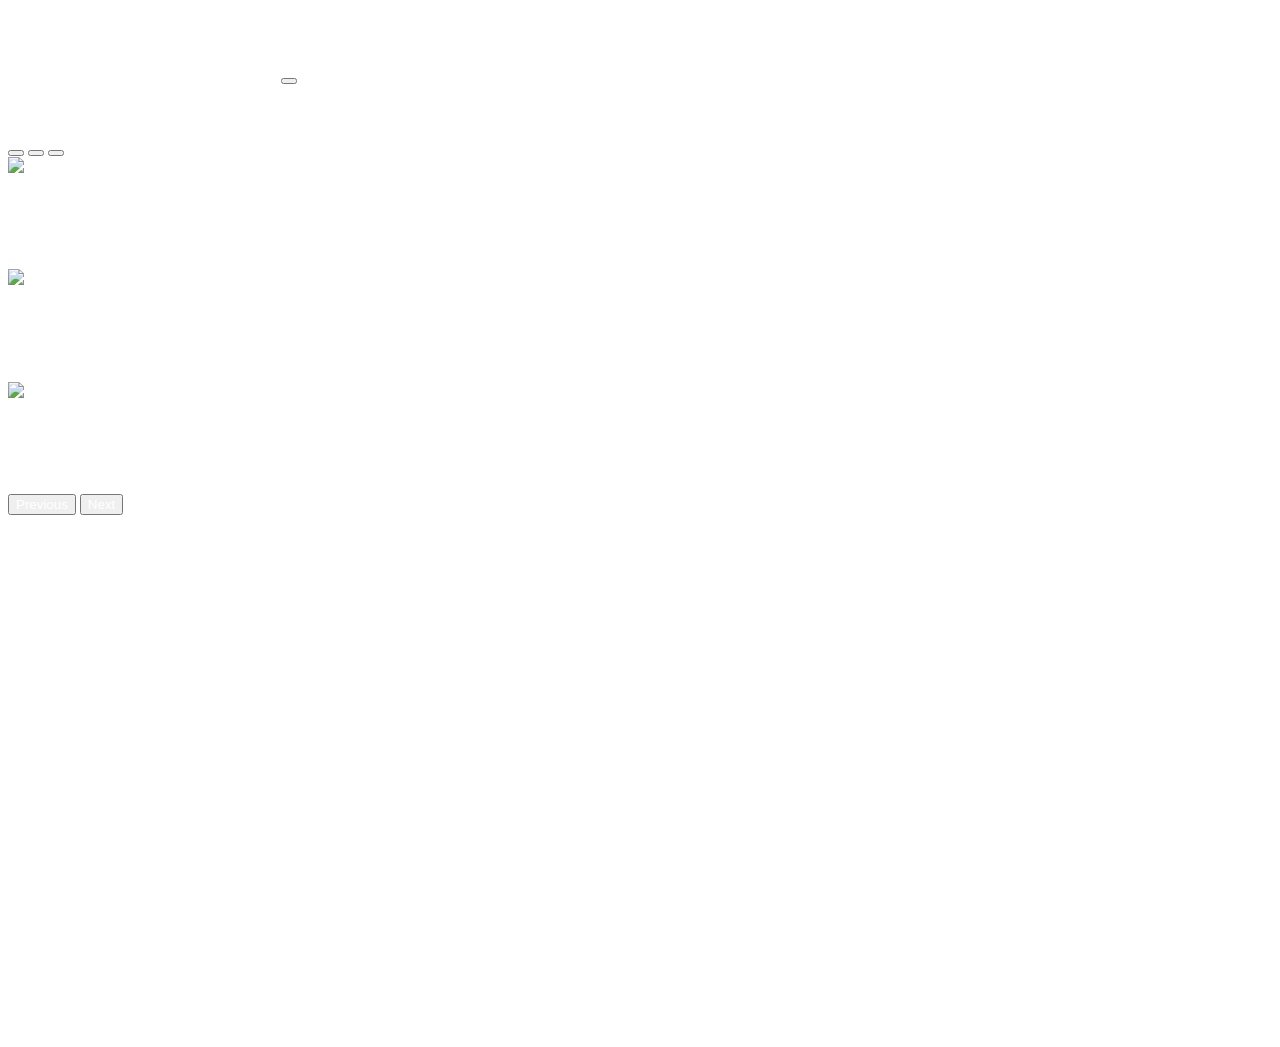
==== maps.html @ 78201c00 "atualizacao 0.001" ====
<!DOCTYPE html>
<html lang="en">
<head>
    <meta charset="UTF-8">
    <meta http-equiv="X-UA-Compatible" content="IE=edge">
    <meta name="viewport" content="width=device-width, initial-scale=1.0">

    <!-- Css Bootstrap -->
    <link href="https://cdn.jsdelivr.net/npm/bootstrap@5.3.1/dist/css/bootstrap.min.css" rel="stylesheet" integrity="sha384-4bw+/aepP/YC94hEpVNVgiZdgIC5+VKNBQNGCHeKRQN+PtmoHDEXuppvnDJzQIu9" crossorigin="anonymous">

    <link rel="stylesheet" href="https://cdn.jsdelivr.net/npm/bootstrap-icons@1.10.5/font/bootstrap-icons.css">

    <!-- Lib text css -->

    <!-- Css -->
    <link rel="stylesheet" href="css/style.css">

    <link rel="shortcut icon" href="img/icon valorant.png" type="image/x-icon">
    <title>Valorant</title>
</head>
<body class="bg-danger">
    
    <div class="container-fluid container00 ">
        <div class="container">
            <header class="header">
                <nav class="navbar navbar-expand-lg navbar-dark bg-transparent pt-4">
                    <div class="container-fluid">
                        <a href="index.html">
                            <img src="img/[CITYPNG.COM]HD Valorant White Text Logo PNG - 5019x1526.png" alt="logoOBX" class="logoPc img-fluid">
                        </a>

                        <button class="navbar-toggler" type="button" data-toggle="collapse" data-target="#navbarNav" aria-controls="navbarNav" aria-expanded="false" aria-label="Toggle navigation">
                            <span class="navbar-toggler-icon"></span>
                          </button>
                          <div class="collapse navbar-collapse" id="navbarNav">
                            <ul class="navbar-nav">
                              <li class="nav-item">
                                <a class="nav-link" href="falcon9.html" id="navItem">AGENTES</a>
                              </li>
                              <li class="nav-item">
                                <a class="nav-link" href="humanSpace.html" id="navItem">MAPAS</a>
                              </li>
                              
                            </ul>
                          </div>
                    </div>
                </nav>
            </header>

        </div>

        <div class="container-fluid container00 cl">
            <div id="carouselExampleDark" class="carousel carousel-dark slide">
                <div class="carousel-indicators">
                  <button type="button" data-bs-target="#carouselExampleDark" data-bs-slide-to="0" class="active" aria-current="true" aria-label="Slide 1"></button>
                  <button type="button" data-bs-target="#carouselExampleDark" data-bs-slide-to="1" aria-label="Slide 2"></button>
                  <button type="button" data-bs-target="#carouselExampleDark" data-bs-slide-to="2" aria-label="Slide 3"></button>
                </div>
                <div class="carousel-inner">
                  <div class="carousel-item active" data-bs-interval="10000">
                    <img src="https://images.contentstack.io/v3/assets/bltb6530b271fddd0b1/blt4d395d5eb0c5aeec/5eabe92d97c0a55d71b7fce5/bind2.jpg?auto=webp&width=853" class="d-block w-100" alt="...">
                    <div class="carousel-caption d-none d-md-block">
                      <h5>First slide label</h5>
                      <p>Some representative placeholder content for the first slide.</p>
                    </div>
                  </div>
                  <div class="carousel-item" data-bs-interval="2000">
                    <img src="https://images.contentstack.io/v3/assets/bltb6530b271fddd0b1/blta6be60823002f711/5eabe92d4398082ffe23fdb5/bind5.jpg?auto=webp&width=853" class="d-block w-100" alt="...">
                    <div class="carousel-caption d-none d-md-block">
                      <h5>Second slide label</h5>
                      <p>Some representative placeholder content for the second slide.</p>
                    </div>
                  </div>
                  <div class="carousel-item">
                    <img src="https://images.contentstack.io/v3/assets/bltb6530b271fddd0b1/bltc54ad3a88d94a4d6/5eabe92eaf7e315106b4799b/bind1.jpg?auto=webp&width=853" class="d-block w-100" alt="...">
                    <div class="carousel-caption d-none d-md-block">
                      <h5>Third slide label</h5>
                      <p>Some representative placeholder content for the third slide.</p>
                    </div>
                  </div>
                </div>
                <button class="carousel-control-prev" type="button" data-bs-target="#carouselExampleDark" data-bs-slide="prev">
                  <span class="carousel-control-prev-icon" aria-hidden="true"></span>
                  <span class="visually-hidden">Previous</span>
                </button>
                <button class="carousel-control-next" type="button" data-bs-target="#carouselExampleDark" data-bs-slide="next">
                  <span class="carousel-control-next-icon" aria-hidden="true"></span>
                  <span class="visually-hidden">Next</span>
                </button>
              </div>
        </div>

         <!-- Js Bootstrap -->
    <script src="https://cdn.jsdelivr.net/npm/bootstrap@5.3.1/dist/js/bootstrap.bundle.min.js" integrity="sha384-HwwvtgBNo3bZJJLYd8oVXjrBZt8cqVSpeBNS5n7C8IVInixGAoxmnlMuBnhbgrkm" crossorigin="anonymous"></script>

    <!-- Lib text Js -->
</body>
</html>
---- css/style.css ----
@import url("https://fonts.googleapis.com/css2?family=Rubik:wght@400;514&amp;display=swap");
* {
  color: white;
}

* {
  color: white;
}

.header {
  font-size: 12px;
  font-weight: bold;
}
.header #navItem {
  color: white;
}
.header #navItem:hover {
  color: #b9b9b9;
}

.container00 {
  min-height: 100vh;
  background-size: cover;
  background-repeat: no-repeat;
  background-position: center;
}

.arroDonw {
  display: inline-block;
  width: 90px;
  margin-top: 5px;
}

.logoPc {
  width: 240px;
  margin-left: -10px;
  margin-right: 40px;
}

#button {
  padding: 15px 35px;
}

.footer {
  background-color: black;
  height: 15vh;
  font-size: 12px;
  font-weight: 500;
  display: flex;
  align-items: center;
  justify-content: center;
}
.footer a {
  text-decoration: none;
  color: white;
}
.footer a:hover {
  color: #b9b9b9;
}
.footer .copyOBC {
  color: #555252;
}

@media (max-width: 405px) {
  .logoPc {
    width: 180px;
    margin-top: 15px;
  }
  .footer {
    font-size: 10px;
  }
}
@media (max-width: 350px) {
  .logoPc {
    width: 150px;
    margin-top: 15px;
  }
}
.container01 {
  background-image: url(../../img/home/p4.gif);
}

.container02 {
  background-image: url(../../img/home/p1.jpg);
}

.container03 {
  background-image: url(../../img/home/p2.jpg);
}

.container04 {
  background-image: url(../../img/home/p3.png);
}

.imgv {
  width: 250px;
}

.titlePadding {
  padding-top: 200px;
}

.shortTitle {
  width: 550px;
  margin-bottom: -25px;
}

.mediumTitle {
  width: 650px;
  margin-bottom: -25px;
}

@media (max-width: 750px) {
  .titlePadding {
    padding-top: 120px;
  }
  .shortTitle, .mediumTitle {
    width: auto;
    font-size: 50px;
  }
}
@media (max-width: 380px) {
  .shortTitle, .mediumTitle {
    width: auto;
    font-size: 30px;
  }
}

/*# sourceMappingURL=style.css.map */

.cl{
  
}
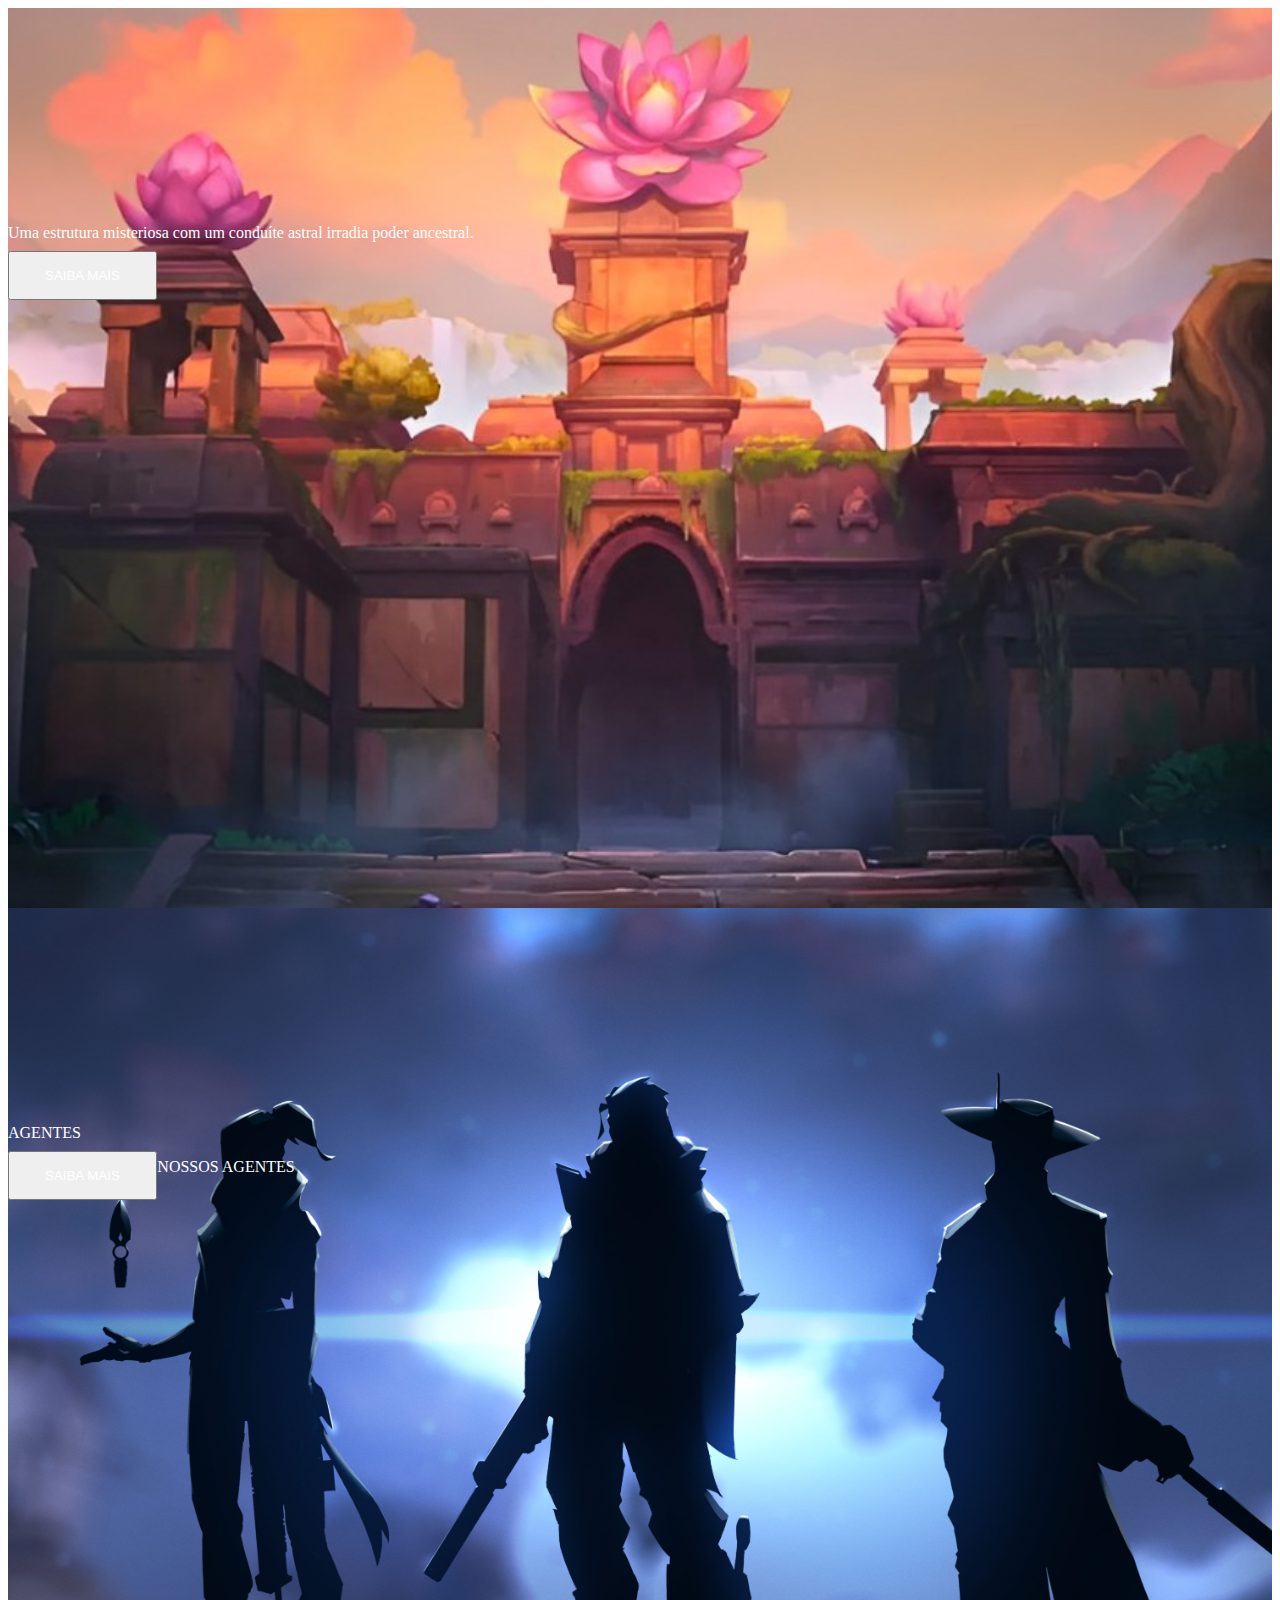
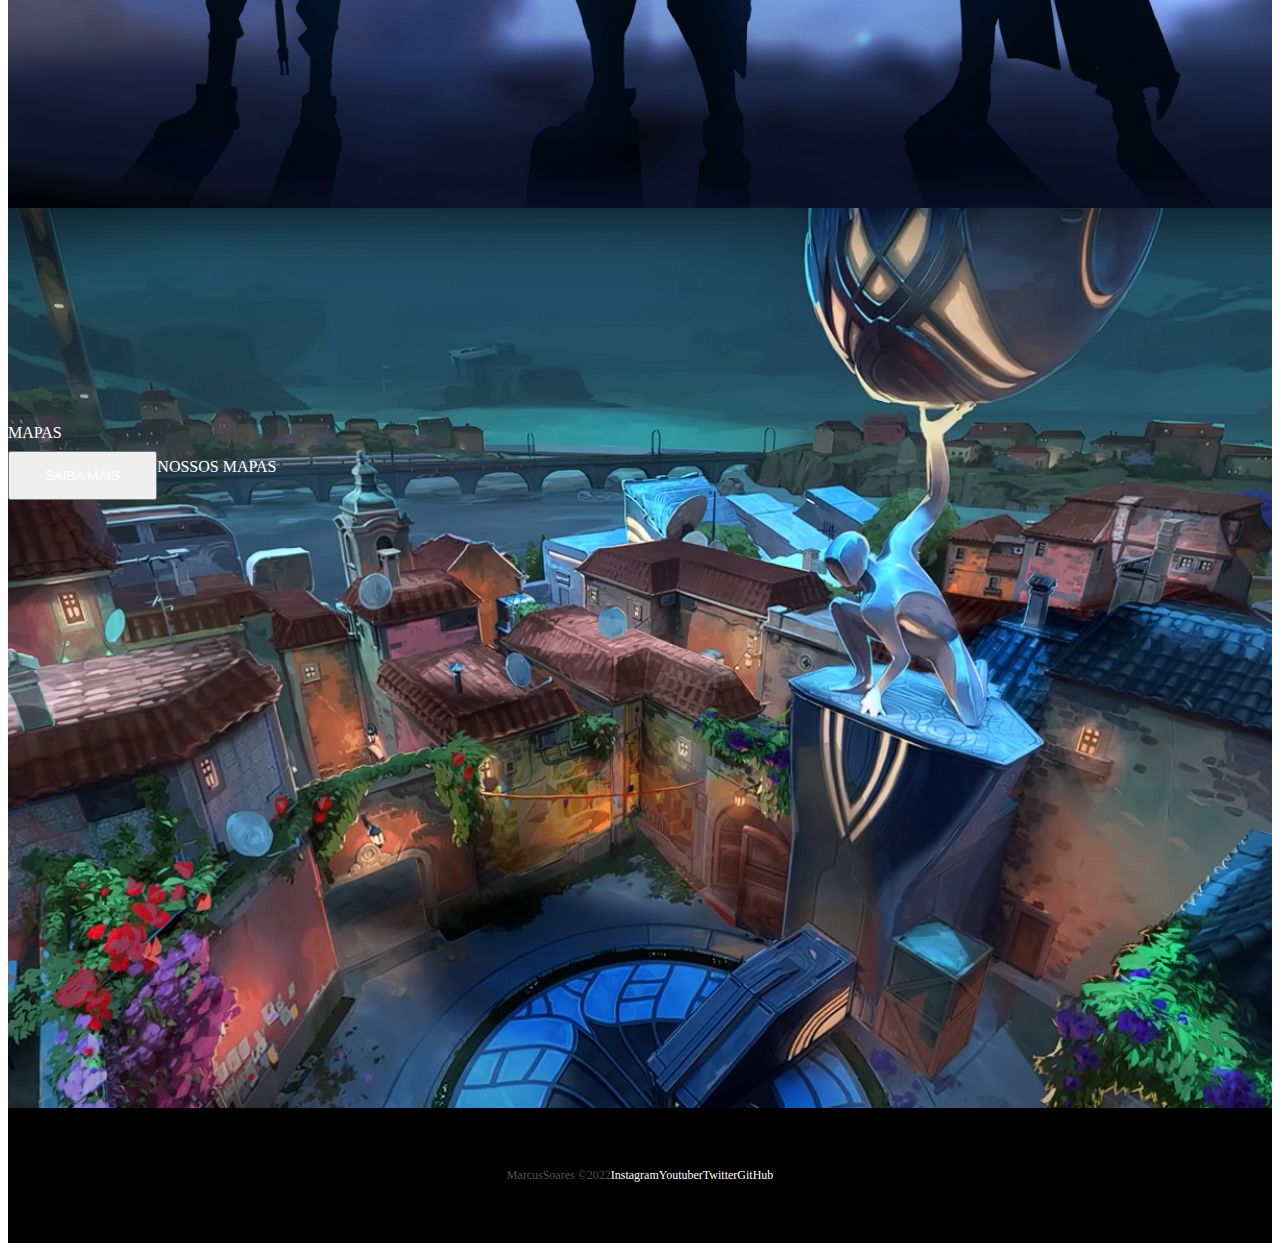
==== commit 57a40e39: "tentando" ====
--- a/maps.html
+++ b/maps.html
@@ -14,13 +14,14 @@
 
     <!-- Css -->
     <link rel="stylesheet" href="css/style.css">
+    <link rel="stylesheet" href="css/maps.css">
 
     <link rel="shortcut icon" href="img/icon valorant.png" type="image/x-icon">
     <title>Valorant</title>
 </head>
 <body class="bg-danger">
     
-    <div class="container-fluid container00 ">
+    <!-- <div class="container-fluid container00 container01">
         <div class="container">
             <header class="header">
                 <nav class="navbar navbar-expand-lg navbar-dark bg-transparent pt-4">
@@ -35,10 +36,10 @@
                           <div class="collapse navbar-collapse" id="navbarNav">
                             <ul class="navbar-nav">
                               <li class="nav-item">
-                                <a class="nav-link" href="falcon9.html" id="navItem">AGENTES</a>
+                                <a class="nav-link" href="agentes.html" id="navItem">AGENTES</a>
                               </li>
                               <li class="nav-item">
-                                <a class="nav-link" href="humanSpace.html" id="navItem">MAPAS</a>
+                                <a class="nav-link" href="maps.html" id="navItem">MAPAS</a>
                               </li>
                               
                             </ul>
@@ -47,50 +48,81 @@
                 </nav>
             </header>
 
+        </div> -->
+
+        <!-- <div class="container titlePadding">
+            <p class="h5 " id="launchComing">
+                Um jogo de tiro tático 5x5 com personagens originais
+            </p>
+
+            <p class=" mediumTitle">
+                <img src="img/[CITYPNG.COM]HD Valorant White Text Logo PNG - 5019x1526.png" alt="" class="imgv">
+            </p>    
+
+            <a type="button" class="btn btn-outline-light mt-5" id="button" href="https://authenticate.riotgames.com/?client_id=prod-xsso-playvalorant&code_challenge=J9v2msazWaplgbl-F2va8V5GEUZ2dvTg0z9ITxeEjng&method=riot_identity_signup&platform=web&redirect_uri=https%3A%2F%2Fauth.riotgames.com%2Fauthorize%3Fclient_id%3Dprod-xsso-playvalorant%26code_challenge%3DJ9v2msazWaplgbl-F2va8V5GEUZ2dvTg0z9ITxeEjng%26code_challenge_method%3DS256%26prompt%3Dsignup%26redirect_uri%3Dhttps%253A%252F%252Fxsso.playvalorant.com%252Fredirect%26response_type%3Dcode%26scope%3Dopenid%2520account%2520email%26show_region%3Dtrue%26state%3Dcb45c43f4317341e959149dd59%26uri%3Dhttps%253A%252F%252Fplayvalorant.com%252Fpt-br%252Fdownload&show_region=true">JOGUE GRÁTIS</a>
+
+            <div class="container text-center ">
+                <img src="img/Home/arrowDown.gif" class="arroDonw" alt="arroDonw">
+            </div>
+
+        </div>
+    </div>  -->
+
+    <div class="container-fluid container00 container02">
+        <div class="container titlePadding">
+            <p class="h5" id="launchComing">
+              Uma estrutura misteriosa com um conduíte astral irradia poder ancestral. 
+            </p>
+            <p class="h1 shortTitle">
+              LOTUS
+            </p>
+            <button type="button" class="btn btn-outline-light mt-5" id="button">SAIBA MAIS</button>
         </div>
 
-        <div class="container-fluid container00 cl">
-            <div id="carouselExampleDark" class="carousel carousel-dark slide">
-                <div class="carousel-indicators">
-                  <button type="button" data-bs-target="#carouselExampleDark" data-bs-slide-to="0" class="active" aria-current="true" aria-label="Slide 1"></button>
-                  <button type="button" data-bs-target="#carouselExampleDark" data-bs-slide-to="1" aria-label="Slide 2"></button>
-                  <button type="button" data-bs-target="#carouselExampleDark" data-bs-slide-to="2" aria-label="Slide 3"></button>
-                </div>
-                <div class="carousel-inner">
-                  <div class="carousel-item active" data-bs-interval="10000">
-                    <img src="https://images.contentstack.io/v3/assets/bltb6530b271fddd0b1/blt4d395d5eb0c5aeec/5eabe92d97c0a55d71b7fce5/bind2.jpg?auto=webp&width=853" class="d-block w-100" alt="...">
-                    <div class="carousel-caption d-none d-md-block">
-                      <h5>First slide label</h5>
-                      <p>Some representative placeholder content for the first slide.</p>
-                    </div>
-                  </div>
-                  <div class="carousel-item" data-bs-interval="2000">
-                    <img src="https://images.contentstack.io/v3/assets/bltb6530b271fddd0b1/blta6be60823002f711/5eabe92d4398082ffe23fdb5/bind5.jpg?auto=webp&width=853" class="d-block w-100" alt="...">
-                    <div class="carousel-caption d-none d-md-block">
-                      <h5>Second slide label</h5>
-                      <p>Some representative placeholder content for the second slide.</p>
-                    </div>
-                  </div>
-                  <div class="carousel-item">
-                    <img src="https://images.contentstack.io/v3/assets/bltb6530b271fddd0b1/bltc54ad3a88d94a4d6/5eabe92eaf7e315106b4799b/bind1.jpg?auto=webp&width=853" class="d-block w-100" alt="...">
-                    <div class="carousel-caption d-none d-md-block">
-                      <h5>Third slide label</h5>
-                      <p>Some representative placeholder content for the third slide.</p>
-                    </div>
-                  </div>
-                </div>
-                <button class="carousel-control-prev" type="button" data-bs-target="#carouselExampleDark" data-bs-slide="prev">
-                  <span class="carousel-control-prev-icon" aria-hidden="true"></span>
-                  <span class="visually-hidden">Previous</span>
-                </button>
-                <button class="carousel-control-next" type="button" data-bs-target="#carouselExampleDark" data-bs-slide="next">
-                  <span class="carousel-control-next-icon" aria-hidden="true"></span>
-                  <span class="visually-hidden">Next</span>
-                </button>
-              </div>
+    </div>
+
+    <div class="container-fluid container00 container03">
+        <div class="container titlePadding">
+            <p class="h5" id="launchComing">
+                AGENTES
+            </p>
+            <p class="h1 shortTitle">
+                VENHA CONHECER NOSSOS AGENTES
+            </p>
+            <button type="button" class="btn btn-outline-light mt-5" id="button">SAIBA MAIS</button>
         </div>
 
-         <!-- Js Bootstrap -->
+    </div>
+
+    <div class="container-fluid container00 container04">
+        <div class="container titlePadding">
+
+            <p class="h5" id="launchComing">
+                MAPAS
+            </p>
+
+            <p class="h1 mediumTitle">
+                VENHA CONHECER NOSSOS MAPAS
+            </p>
+            <button type="button" class="btn btn-outline-light mt-5" id="button">SAIBA MAIS</button>
+        </div>
+
+    </div>
+
+
+    <footer class="container-fluid footer">
+        <span class="me-4 copyOBC">
+            MarcusSoares &copy;2022
+        </span>
+
+        <a href="" target="_blank" class="me-4">Instagram</a>
+        <a href="" target="_blank" class="me-4">Youtuber</a>
+        <a href="" target="_blank" class="me-4">Twitter</a>
+        <a href="" target="_blank">GitHub</a>
+    </footer>
+
+
+    <!-- Js Bootstrap -->
     <script src="https://cdn.jsdelivr.net/npm/bootstrap@5.3.1/dist/js/bootstrap.bundle.min.js" integrity="sha384-HwwvtgBNo3bZJJLYd8oVXjrBZt8cqVSpeBNS5n7C8IVInixGAoxmnlMuBnhbgrkm" crossorigin="anonymous"></script>
 
     <!-- Lib text Js -->
--- a/css/maps.css
+++ b/css/maps.css
@@ -0,0 +1,3 @@
+.container02 {
+    background-image: url(../img/valorant_map_lotus\ melhorada.png);
+  }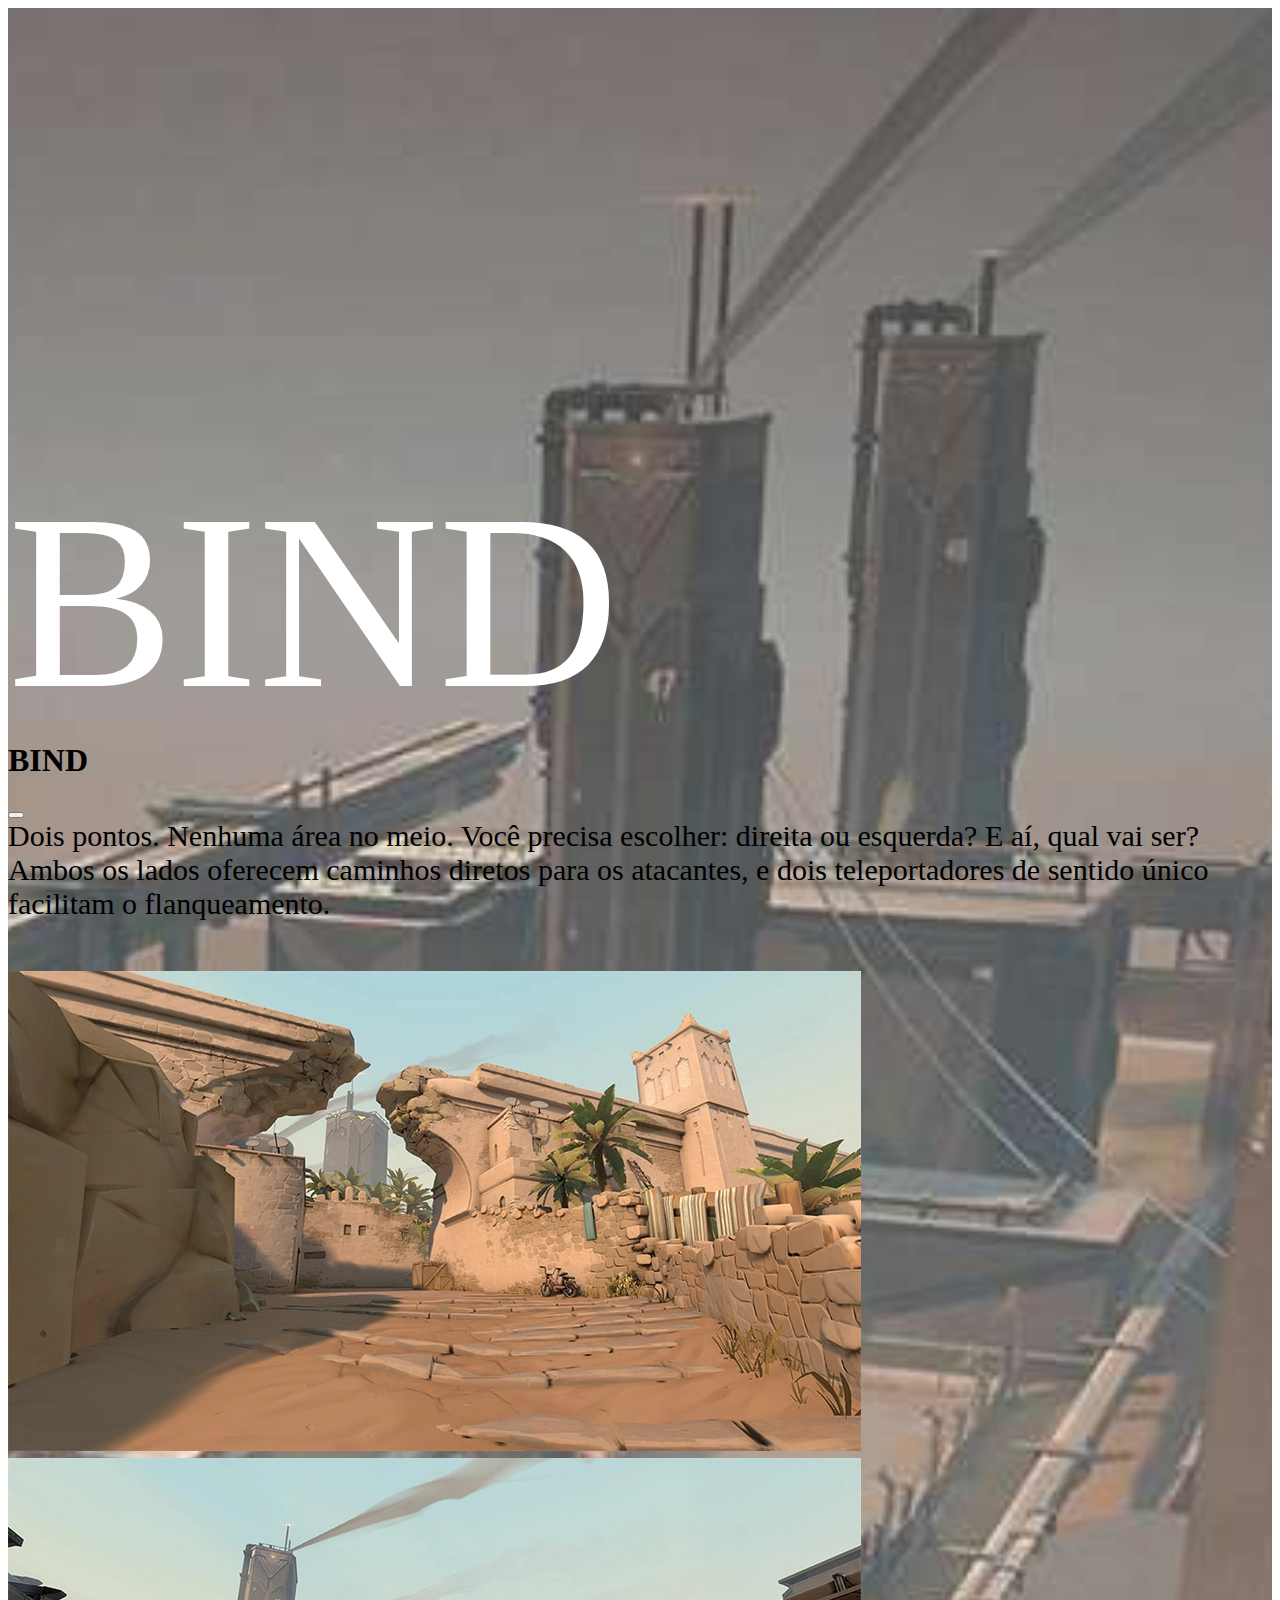
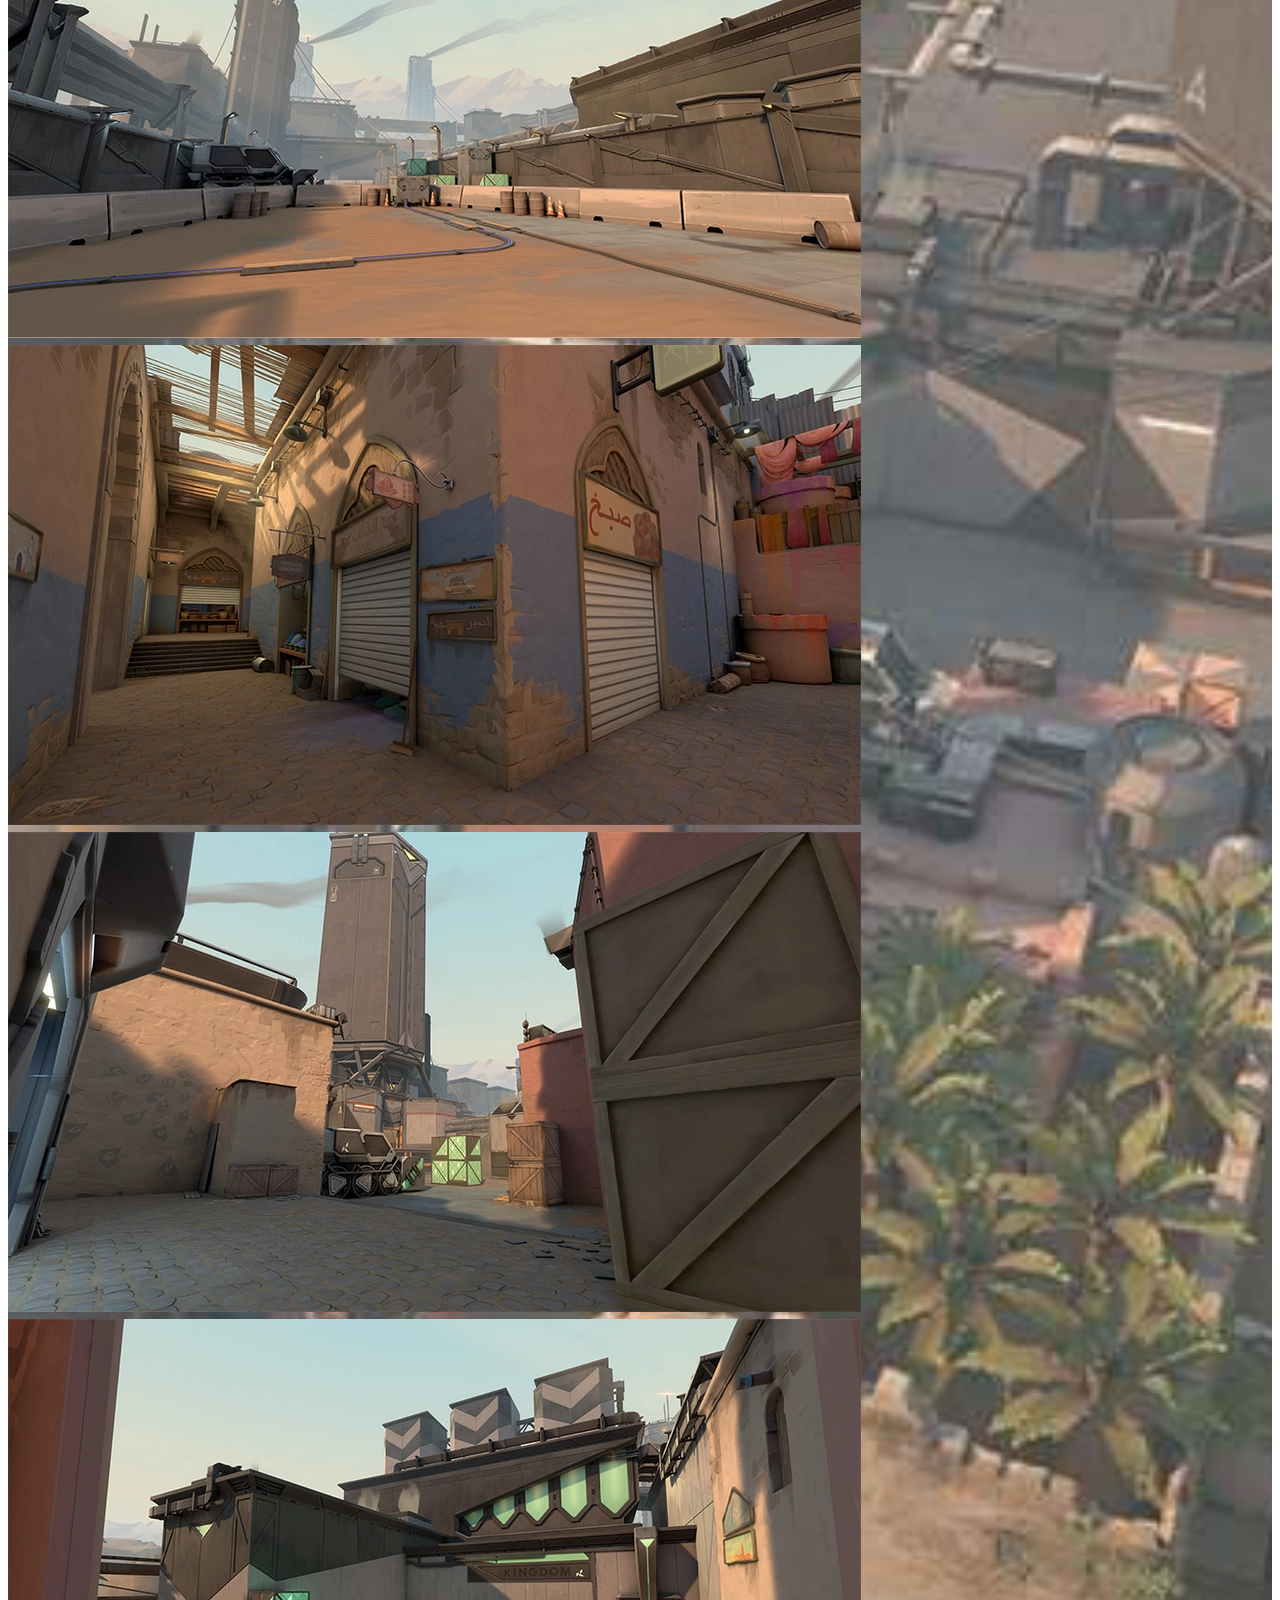
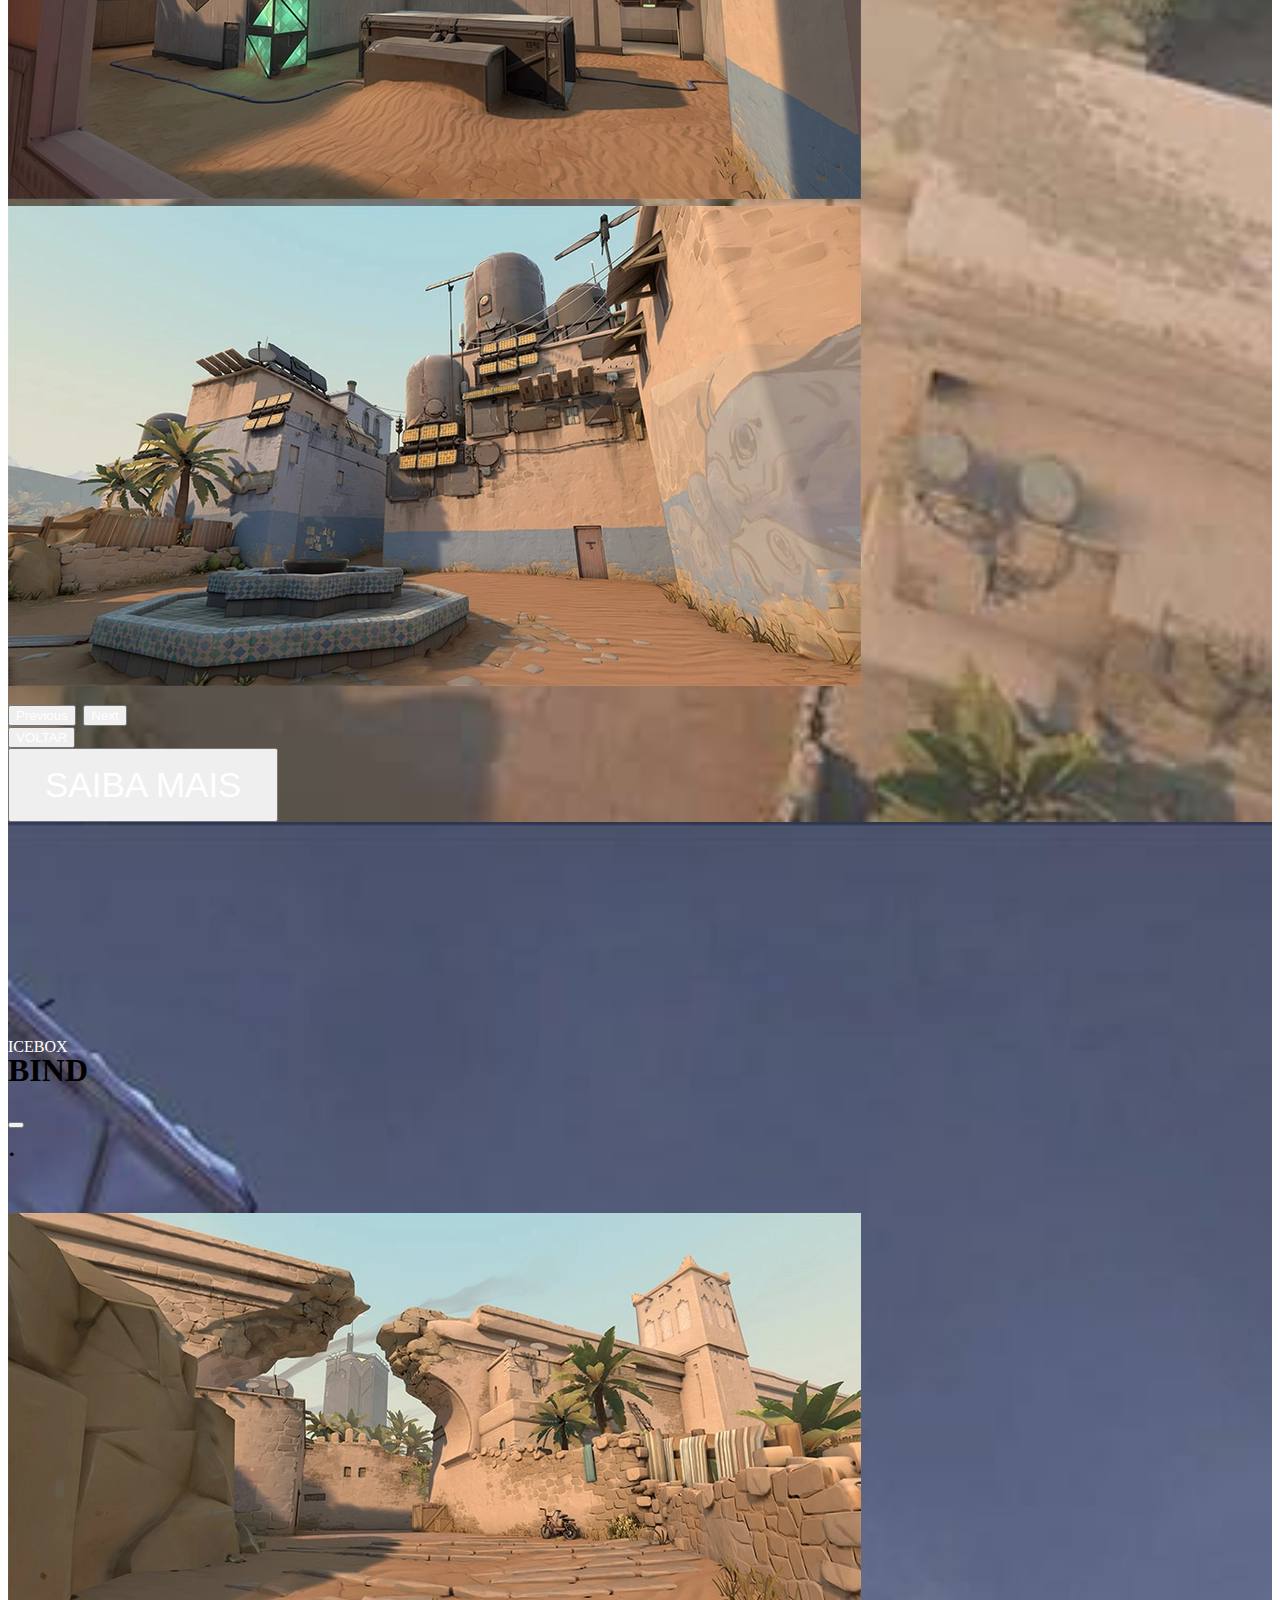
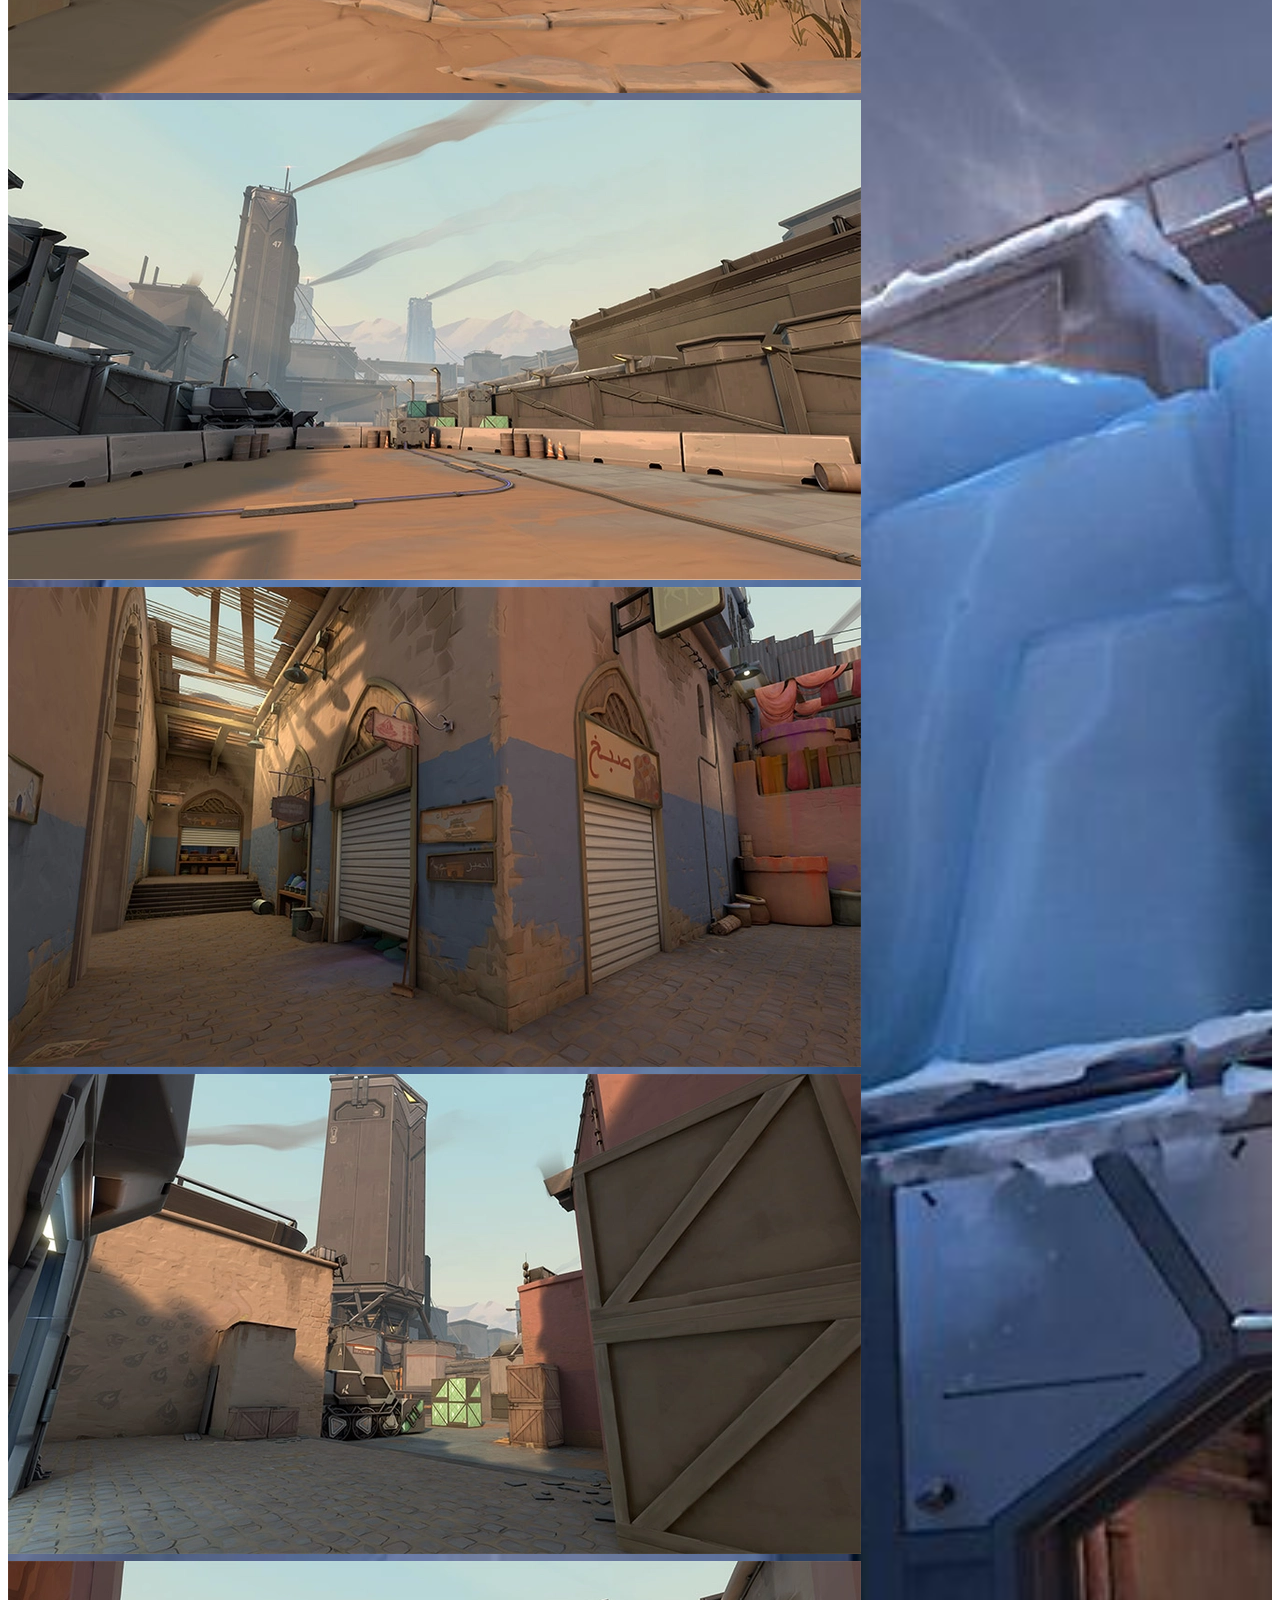
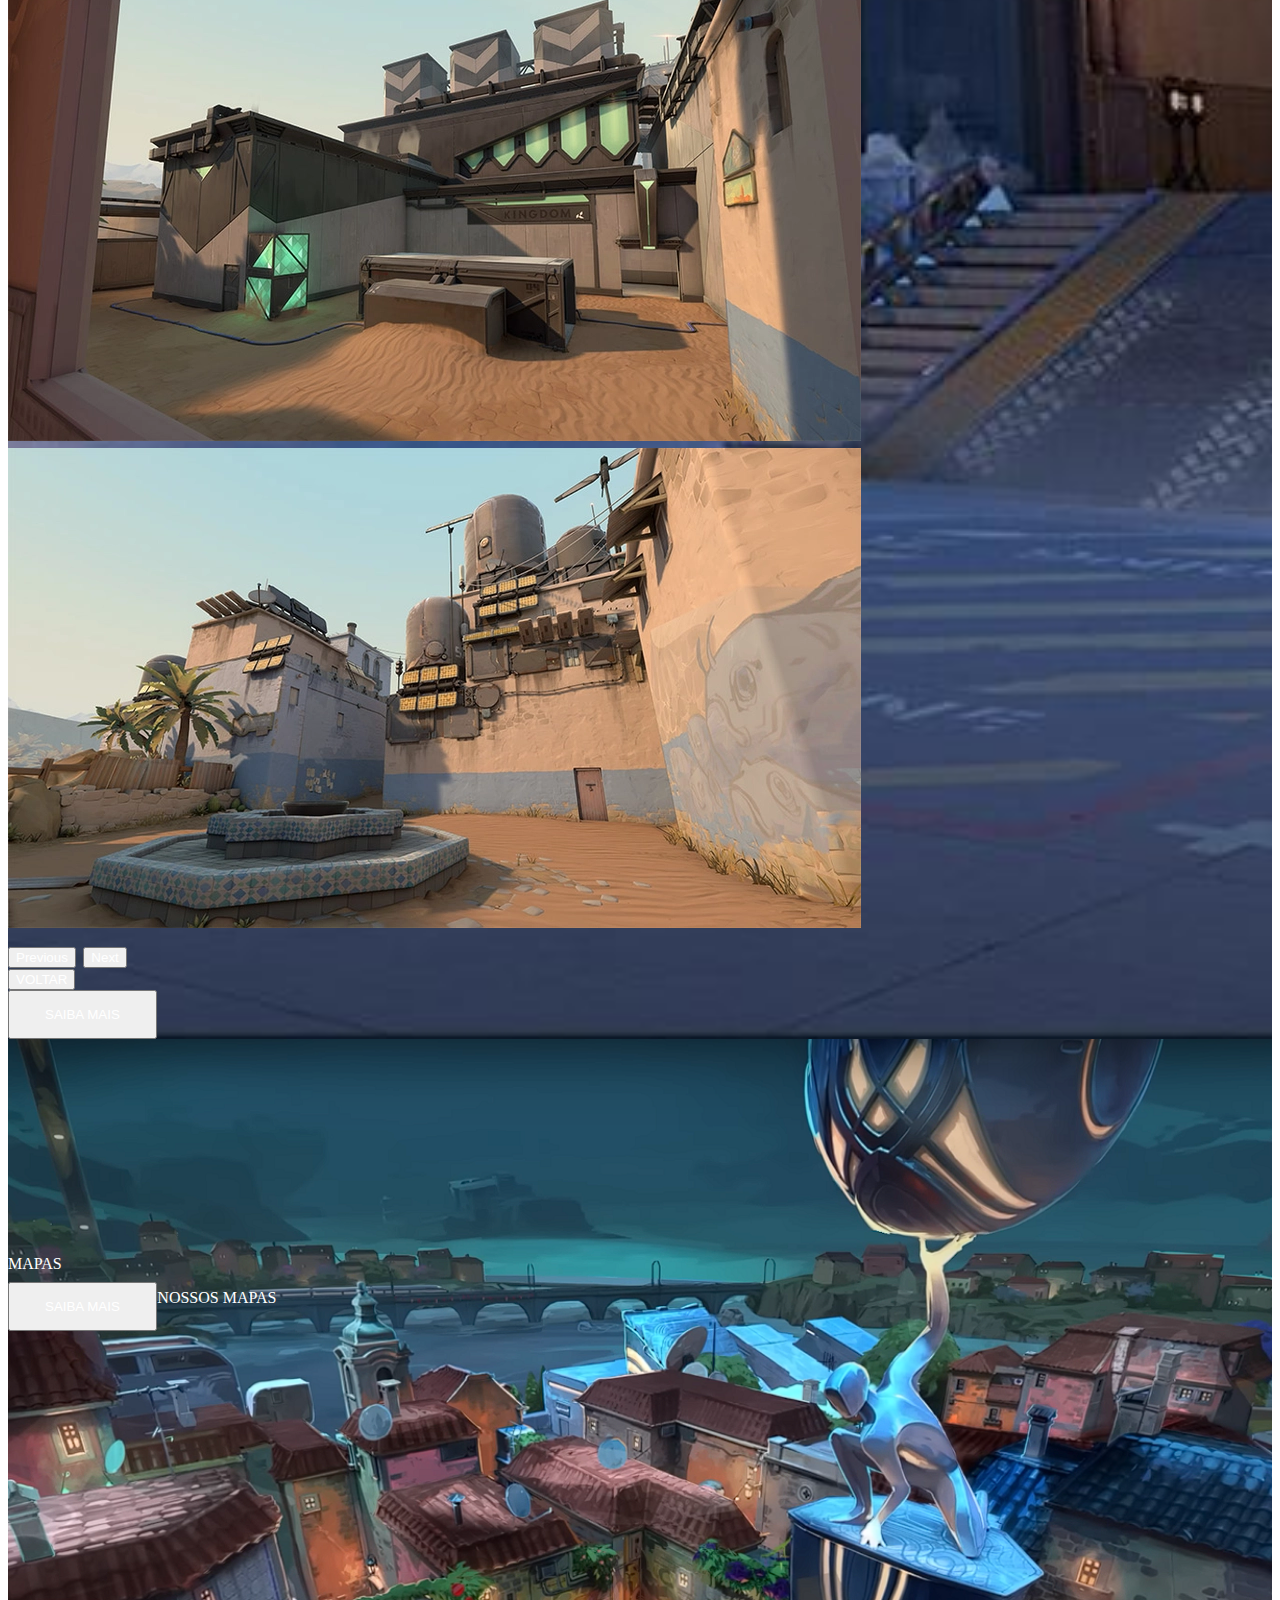
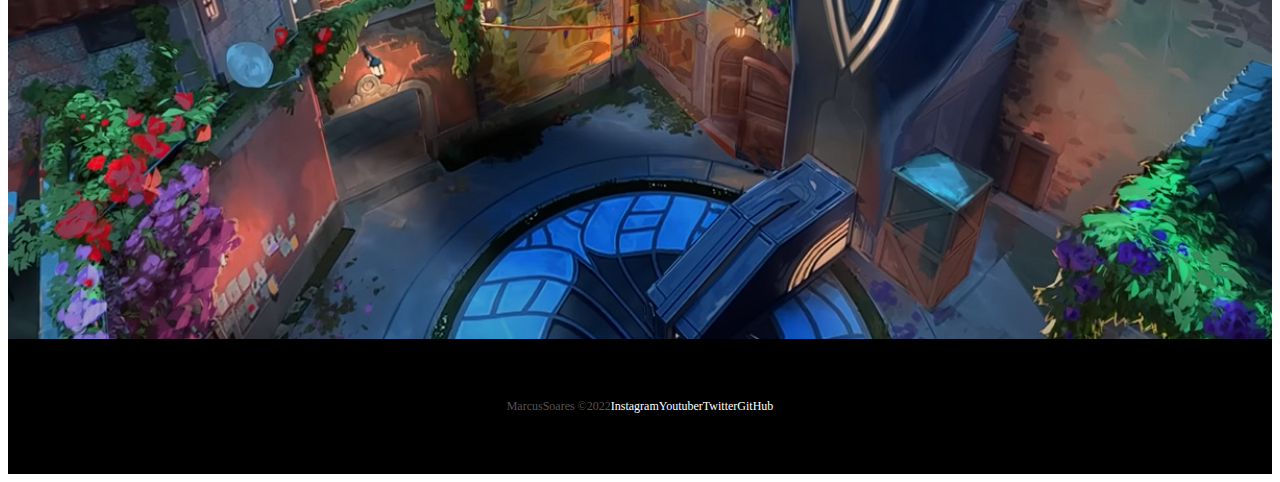
==== commit 87b0dcd4: "criando mapa bind" ====
--- a/maps.html
+++ b/maps.html
@@ -68,31 +68,148 @@
         </div>
     </div>  -->
 
+<!-- Bind -->
     <div class="container-fluid container00 container02">
         <div class="container titlePadding">
-            <p class="h5" id="launchComing">
-              Uma estrutura misteriosa com um conduíte astral irradia poder ancestral. 
-            </p>
-            <p class="h1 shortTitle">
-              LOTUS
-            </p>
-            <button type="button" class="btn btn-outline-light mt-5" id="button">SAIBA MAIS</button>
+            <p class="h1 shortTitle txt-maps">
+                BIND
+            </p>
+            
+            <!-- Modal -->
+            <div class="modal fade bg-dark " id="staticBackdrop" data-bs-backdrop="static" data-bs-keyboard="false" tabindex="-1" aria-labelledby="staticBackdropLabel" aria-hidden="true">
+                <div class="modal-dialog modal-xl">
+                <div class="modal-content">
+                    <div class="modal-header">
+                    <h1 class="modal-title fs-5 mondal-text" id="staticBackdropLabel">BIND</h1>
+                    <button type="button" class="btn-close" data-bs-dismiss="modal" aria-label="Close"></button>
+                    </div>
+
+                    <div class="modal-body mondal-text bind">
+                        Dois pontos. Nenhuma área no meio. Você precisa escolher: direita ou esquerda? E aí, qual vai ser? Ambos os lados oferecem caminhos diretos para os atacantes, e dois teleportadores de sentido único facilitam o flanqueamento.
+
+                        <div id="carouselExampleFade" class="carousel  slide carousel-fade">
+                            <div class="carousel-inner carousel-edit">
+
+                              <div class="carousel-item active">
+                                <img src="img/bind/bind1.webp" class="d-block w-100" alt="...">
+                              </div>
+
+                              <div class="carousel-item">
+                                <img src="img/bind/bind3.webp" class="d-block w-100" alt="...">
+                              </div>
+
+                              <div class="carousel-item">
+                                <img src="img/bind/bind4.webp" class="d-block w-100" alt="...">
+                              </div>
+
+                              <div class="carousel-item">
+                                <img src="img/bind/bind5.webp" class="d-block w-100" alt="...">
+                              </div>
+
+                              <div class="carousel-item">
+                                <img src="img/bind/bind6.webp" class="d-block w-100" alt="...">
+                              </div>
+
+                              <div class="carousel-item">
+                                <img src="img/bind/bind7.webp" class="d-block w-100" alt="...">
+                              </div>
+                            </div>
+                            <button class="carousel-control-prev" type="button" data-bs-target="#carouselExampleFade" data-bs-slide="prev">
+                              <span class="carousel-control-prev-icon" aria-hidden="true"></span>
+                              <span class="visually-hidden">Previous</span>
+                            </button>
+                            <button class="carousel-control-next" type="button" data-bs-target="#carouselExampleFade" data-bs-slide="next">
+                              <span class="carousel-control-next-icon" aria-hidden="true"></span>
+                              <span class="visually-hidden">Next</span>
+                            </button>
+                          </div>
+
+                    </div>
+                    <div class="modal-footer">
+                    <button type="button" class="btn btn-dark" data-bs-dismiss="modal">VOLTAR</button>
+                    </div>
+                </div>
+                </div>
+            </div>
+            <button type="button" class="btn txt-p btn-outline-light mt-5" id="button" data-bs-toggle="modal" data-bs-target="#staticBackdrop">SAIBA MAIS</button>
         </div>
 
     </div>
 
+    <!-- Fim Bind -->
+
+    <!-- Icebox -->
     <div class="container-fluid container00 container03">
         <div class="container titlePadding">
-            <p class="h5" id="launchComing">
-                AGENTES
-            </p>
             <p class="h1 shortTitle">
-                VENHA CONHECER NOSSOS AGENTES
-            </p>
-            <button type="button" class="btn btn-outline-light mt-5" id="button">SAIBA MAIS</button>
+                ICEBOX
+            </p>
+
+
+            <!-- Modal -->
+            <div class="modal fade bg-dark " id="staticBackdrop2" data-bs-backdrop="static" data-bs-keyboard="false" tabindex="-1" aria-labelledby="staticBackdropLabel" aria-hidden="true">
+                <div class="modal-dialog modal-xl">
+                <div class="modal-content">
+                    <div class="modal-header">
+                    <h1 class="modal-title fs-5 mondal-text" id="staticBackdropLabel">BIND</h1>
+                    <button type="button" class="btn-close" data-bs-dismiss="modal" aria-label="Close"></button>
+                    </div>
+
+                    <div class="modal-body mondal-text bind">
+                      .
+
+                        <div id="carouselExampleFade" class="carousel  slide carousel-fade">
+                            <div class="carousel-inner carousel-edit">
+
+                              <div class="carousel-item active">
+                                <img src="img/bind/bind1.webp" class="d-block w-100" alt="...">
+                              </div>
+
+                              <div class="carousel-item">
+                                <img src="img/bind/bind3.webp" class="d-block w-100" alt="...">
+                              </div>
+
+                              <div class="carousel-item">
+                                <img src="img/bind/bind4.webp" class="d-block w-100" alt="...">
+                              </div>
+
+                              <div class="carousel-item">
+                                <img src="img/bind/bind5.webp" class="d-block w-100" alt="...">
+                              </div>
+
+                              <div class="carousel-item">
+                                <img src="img/bind/bind6.webp" class="d-block w-100" alt="...">
+                              </div>
+
+                              <div class="carousel-item">
+                                <img src="img/bind/bind7.webp" class="d-block w-100" alt="...">
+                              </div>
+                            </div>
+                            <button class="carousel-control-prev" type="button" data-bs-target="#carouselExampleFade" data-bs-slide="prev">
+                              <span class="carousel-control-prev-icon" aria-hidden="true"></span>
+                              <span class="visually-hidden">Previous</span>
+                            </button>
+                            <button class="carousel-control-next" type="button" data-bs-target="#carouselExampleFade" data-bs-slide="next">
+                              <span class="carousel-control-next-icon" aria-hidden="true"></span>
+                              <span class="visually-hidden">Next</span>
+                            </button>
+                          </div>
+
+                    </div>
+                    <div class="modal-footer">
+                    <button type="button" class="btn btn-dark" data-bs-dismiss="modal">VOLTAR</button>
+                    </div>
+                </div>
+                </div>
+            </div>
+
+            
+            <button type="button" class="btn btn-outline-light mt-5" id="button" data-bs-target="#staticBackdrop2" data-bs-toggle="modal">SAIBA MAIS</button>
         </div>
 
     </div>
+
+    <!-- fim Icebox -->
 
     <div class="container-fluid container00 container04">
         <div class="container titlePadding">
--- a/css/maps.css
+++ b/css/maps.css
@@ -1,3 +1,39 @@
 .container02 {
-    background-image: url(../img/valorant_map_lotus\ melhorada.png);
-  }+    background-image: url(../img/wallpaper/wallpaper01.jpg);
+    
+  }
+
+  .container03 {
+    background-image: url(../img/wallpaper/icebox.jpg);
+  
+  }
+
+  .mondal-text{
+    color: black;
+  }
+
+  .bg-modal{
+    background-color: black;
+  }
+  .txt-maps{
+    font-size: 250px;
+  }
+
+  .carousel-item{
+    
+  }
+
+  .txt-p{
+    font-size: 35px;
+  }
+
+  .bind{
+    font-size: 30px;
+  }
+
+  .carousel-edit {
+    border-radius: 30px;
+    margin-top: 50px;
+    margin-right: 30px;
+  }
+  